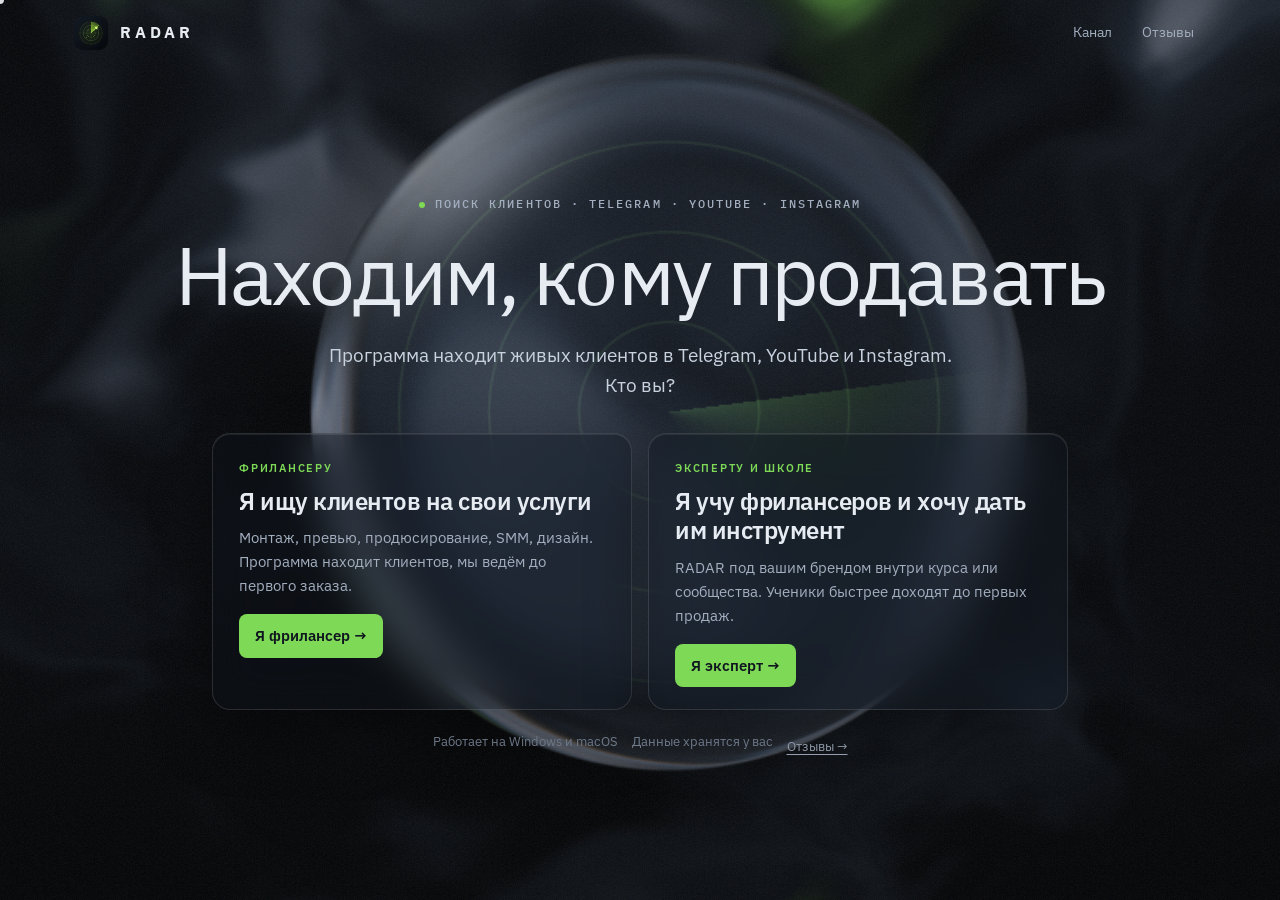
==== v2/index.html @ 61f9b7c2 "Preview of new multi-page site at /v2/ (noindex) Co-Authored-By: Claude Opus 5.5 <noreply@anthropic." ====
<!doctype html>
<html lang="ru">
<head>
<meta charset="utf-8">
<meta name="viewport" content="width=device-width, initial-scale=1, viewport-fit=cover">
<title>RADAR — находим, кому продавать</title>
<meta name="description" content="Программа для поиска клиентов в Telegram, YouTube и Instagram. Для фрилансеров и экспертов.">
<meta name="theme-color" content="#0F141C">
<meta name="robots" content="noindex">
<link rel="canonical" href="https://radarleads.tech/">
<meta property="og:type" content="website">
<meta property="og:site_name" content="RADAR">
<meta property="og:url" content="https://radarleads.tech/">
<meta property="og:title" content="RADAR — находим, кому продавать">
<meta property="og:description" content="Программа для поиска клиентов в Telegram, YouTube и Instagram. Для фрилансеров и экспертов.">
<meta property="og:image" content="https://radarleads.tech/og.jpg">
<meta property="og:image:width" content="1200">
<meta property="og:image:height" content="630">
<meta name="twitter:card" content="summary_large_image">
<link rel="icon" type="image/png" href="favicon.png">
<link rel="apple-touch-icon" href="favicon.png">
<link rel="preconnect" href="https://fonts.googleapis.com">
<link rel="preconnect" href="https://fonts.gstatic.com" crossorigin>
<link rel="preload" as="style" href="https://fonts.googleapis.com/css2?family=IBM+Plex+Sans:ital,wght@0,300;0,400;0,500;0,600;0,700;1,300&family=IBM+Plex+Mono:wght@400;500&family=Lora:ital,wght@0,400;0,500;1,400&display=swap" onload="this.onload=null;this.rel='stylesheet'">
<noscript><link rel="stylesheet" href="https://fonts.googleapis.com/css2?family=IBM+Plex+Sans:ital,wght@0,300;0,400;0,500;0,600;0,700;1,300&family=IBM+Plex+Mono:wght@400;500&family=Lora:ital,wght@0,400;0,500;1,400&display=swap"></noscript>
<link rel="stylesheet" href="common.css">
</head>
<body>
<div class="cursor" id="cursor" aria-hidden="true"><i></i></div>
<header class="nav" id="nav"><div class="wrap"><a class="brand" href="./" aria-label="RADAR, на главную"><img src="img/radar-icon.webp" alt="" width="34" height="34"><b>RADAR</b></a><nav class="nav-quiet" aria-label="Ссылки"><a href="https://t.me/radartelega" target="_blank" rel="noopener">Канал</a><a href="https://t.me/radarreview" target="_blank" rel="noopener">Отзывы</a></nav></div></header>
<style>
.home{position:relative;min-height:100vh;min-height:100svh;overflow:hidden;background:#0B0F15;isolation:isolate;display:flex;flex-direction:column}
.home canvas{position:absolute;inset:0;width:100%;height:100%;z-index:0}
.home .hero-fallback{z-index:-1}
.home.gl .hero-fallback{opacity:0}
.home-in{position:relative;z-index:3;flex:1;display:flex;flex-direction:column;justify-content:center;align-items:center;text-align:center;gap:22px;padding:calc(88px + env(safe-area-inset-top,0px)) max(16px,env(safe-area-inset-left,0px)) calc(28px + env(safe-area-inset-bottom,0px))}
.home .eyebrow{font:500 11.5px var(--mono);letter-spacing:.18em;text-transform:uppercase;color:var(--muted)}
.home h1{font-size:clamp(42px,6.4vw,96px);line-height:1.02;font-weight:400;letter-spacing:-.035em}
.home .sub{font-size:clamp(16px,1.6vw,19px);color:#C9D2DF;max-width:34em}
.roles2{display:grid;grid-template-columns:repeat(2,minmax(0,420px));gap:16px;margin-top:10px;text-align:left}
.role{position:relative;display:flex;flex-direction:column;gap:10px;padding:26px 26px 22px;border-radius:18px;text-decoration:none;color:var(--text);background:rgba(15,20,28,.38);border:1px solid rgba(255,255,255,.12);backdrop-filter:blur(22px) saturate(1.3);-webkit-backdrop-filter:blur(22px) saturate(1.3);box-shadow:0 1px 0 rgba(255,255,255,.08) inset,0 24px 60px rgba(0,0,0,.35);transition:transform .6s var(--ease),box-shadow .5s var(--ease),border-color .5s var(--ease)}
.role:hover,.role:focus-visible{transform:translateY(-4px);border-color:rgba(126,217,87,.45);box-shadow:var(--glow),0 24px 60px rgba(0,0,0,.4)}
.role .label{color:var(--signal)}
.role b{font-size:clamp(20px,1.9vw,25px);font-weight:600;letter-spacing:-.02em;line-height:1.2}
.role p{font-size:15px;color:var(--muted)}
.role .go{margin-top:6px;display:inline-flex;align-items:center;gap:8px;align-self:flex-start;padding:10px 16px;border-radius:8px;background:var(--signal);color:var(--signal-ink);font-weight:600;font-size:14.5px;transition:transform .5s var(--ease)}
.role:hover .go{transform:translateX(4px)}
.trust{font-size:13px;color:var(--dim);display:flex;flex-wrap:wrap;justify-content:center;gap:4px 14px}
.trust a{color:var(--muted);text-underline-offset:3px;display:inline-flex;align-items:center;min-height:32px}
body.leaving .home-in{opacity:0;transform:translateY(-8px);transition:opacity .28s ease,transform .28s ease}
.home + footer{display:none}
@media (max-width:760px){
  .roles2{grid-template-columns:1fr;width:100%;gap:10px;margin-top:4px}
  .role{padding:16px 18px 16px;gap:4px;backdrop-filter:none;-webkit-backdrop-filter:none;background:rgba(15,20,28,.72)}
  .role p{font-size:13.5px;line-height:1.45}
  .role b{font-size:18px}
  .role .go{display:none}
  .role b::after{content:" →";color:var(--signal)}
  .home-in{gap:14px;justify-content:flex-start;padding-top:calc(80px + env(safe-area-inset-top,0px))}
  .home h1{font-size:clamp(34px,10vw,46px)}
  .home .sub{font-size:15px}
  .home .eyebrow{font-size:10px;letter-spacing:.12em}
}
@media (max-width:420px){.home .eyebrow{font-size:9px;letter-spacing:.06em}}
@media (max-width:760px) and (min-height:760px){.home-in{justify-content:center}}
</style>
<main id="top">
<section class="home" id="hero" style="padding:0">
  <div class="hero-fallback" aria-hidden="true"></div>
  <canvas id="liquid" aria-hidden="true"></canvas>
  <div class="grain" aria-hidden="true"></div>
  <div class="home-in">
    <div class="eyebrow"><span class="live-dot"></span>Поиск клиентов · Telegram · YouTube · Instagram</div>
    <h1>Находим, к<span class="acc">о</span>му продавать</h1>
    <p class="sub">Программа находит живых клиентов в Telegram, YouTube и Instagram. Кто вы?</p>
    <div class="roles2">
      <a class="role" href="freelance/" data-keep data-role="freelance" id="roleF">
        <span class="label">Фрилансеру</span>
        <b>Я ищу клиентов на свои услуги</b>
        <p>Монтаж, превью, продюсирование, SMM, дизайн. Программа находит клиентов, мы ведём до первого заказа.</p>
        <span class="go">Я фрилансер →</span>
      </a>
      <a class="role" href="experts/" data-keep data-role="experts" id="roleE">
        <span class="label">Эксперту и школе</span>
        <b>Я учу фрилансеров и хочу дать им инструмент</b>
        <p>RADAR под вашим брендом внутри курса или сообщества. Ученики быстрее доходят до первых продаж.</p>
        <span class="go">Я эксперт →</span>
      </a>
    </div>
    <p class="trust"><span>Работает на Windows и macOS</span><span>Данные хранятся у вас</span><a href="https://t.me/radarreview" target="_blank" rel="noopener">Отзывы →</a></p>
  </div>
</section>
</main>


<script src="liquid.js"></script>
<script src="site.js"></script>
<script>
(function(){
  // старые якорные ссылки из постов канала
  var map={'#experts':'experts/','#dar':'experts/#dar','#freelance':'freelance/','#support':'freelance/#support','#business':'',
           '#case':'freelance/#case','#where':'freelance/#where','#how':'freelance/#how','#faq':'freelance/#faq'};
  var h=location.hash;
  if(h && map.hasOwnProperty(h)){
    if(map[h]){ var t=map[h], i=t.indexOf('#'); location.replace(i<0 ? t+location.search : t.slice(0,i)+location.search+t.slice(i)); return; }
    history.replaceState(null,'',location.pathname+location.search);
  }

  var home=document.getElementById('hero'), cards=[].slice.call(document.querySelectorAll('.role')), active=null;
  cards.forEach(function(c){
    c.addEventListener('pointerenter',function(){ active=c; });
    c.addEventListener('pointerleave',function(){ if(active===c) active=null; });
    c.addEventListener('focus',function(){ active=c; });
    c.addEventListener('blur',function(){ if(active===c) active=null; });
    // короткий фейд перед переходом
    c.addEventListener('click',function(e){
      if(RL.reduce||e.metaKey||e.ctrlKey||e.shiftKey||e.button!==0) return;
      e.preventDefault(); var href=c.href; document.body.classList.add('leaving');
      setTimeout(function(){ location.href=href; },260);
    });
  });
  addEventListener('pageshow',function(){ document.body.classList.remove('leaving'); });

  // линза: по центру, при наведении на карточку плавно смещается к ней
  var place=function(W,H,t){ var m=W<760; return {x:W*.5+Math.sin(t*.23)*W*.03, y:H*(m?.5:.46)+Math.cos(t*.19)*H*.03, r:Math.min(W,H)*(m?.42:.4)}; };
  var target=function(){
    if(!active) return null; var r=active.getBoundingClientRect(), hr=home.getBoundingClientRect();
    return {x:r.left+r.width/2-hr.left, y:r.top+r.height/2-hr.top};
  };
  RL.afterLoad(function(){
    RL.liquid(document.getElementById('liquid'), home, place, RL.FS, {scale:RL.mobile?.5:.62, fps:120, animate:true, still:6, follow:!RL.mobile, target:target, ease:.06}) && home.classList.add('gl');
  });
})();

</script>
</body>
</html>
---- v2/common.css ----
/* RADAR — общие стили трёх страниц. Тёмный экран радара, один зелёный сигнал на экран. */
:root{
  --bg-0:#0F141C; --bg-side:#121821; --bg-2:#161D27; --bg-3:#1C2532;
  --line:#232D3B; --line-2:#2E3A4D;
  --signal:#7ED957; --signal-ink:#10161F; --warm:#F2B84B; --cold:#8792A5;
  --text:#E7ECF3; --muted:#A3AEBF; --dim:#7F8B9E;
  --signal-12:rgba(126,217,87,.12); --signal-16:rgba(126,217,87,.16); --warm-10:rgba(242,184,75,.10); --warm-35:rgba(242,184,75,.35); --cold-12:rgba(135,146,165,.12);
  --glow:0 0 0 1px rgba(126,217,87,.35),0 0 32px rgba(126,217,87,.18);
  --sans:"IBM Plex Sans",ui-sans-serif,system-ui,-apple-system,"Segoe UI",Roboto,sans-serif;
  --mono:"IBM Plex Mono",Consolas,ui-monospace,monospace;
  --serif:"Lora",Georgia,serif;
  --ease:cubic-bezier(.19,1,.22,1);
  --wrap:1180px;
  color-scheme:dark;
}
*{box-sizing:border-box}
html,body{margin:0;padding:0;background:var(--bg-0)}
html{scroll-behavior:smooth;-webkit-text-size-adjust:100%}
body{color:var(--text);font-family:var(--sans);font-size:17px;line-height:1.6;-webkit-font-smoothing:antialiased;overflow-x:hidden;touch-action:manipulation}
body::before{content:"";position:fixed;inset:0 0 auto;height:env(safe-area-inset-top,0px);z-index:60;background:var(--bg-0)}
a{color:inherit}
img{display:block;max-width:100%;height:auto}
h1,h2,h3,h4{margin:0;text-wrap:balance;letter-spacing:-.02em}
p{margin:0}
:focus-visible{outline:2px solid var(--signal);outline-offset:3px;border-radius:4px}
.wrap{max-width:var(--wrap);margin:0 auto;padding-left:max(24px,env(safe-area-inset-left,0px));padding-right:max(24px,env(safe-area-inset-right,0px))}
.label{font-size:11px;font-weight:600;letter-spacing:.16em;text-transform:uppercase;color:var(--dim)}
.mono{font-family:var(--mono)}
.acc{font-family:var(--serif);font-style:italic;font-weight:400;letter-spacing:0}
.sr{position:absolute;width:1px;height:1px;overflow:hidden;clip:rect(0 0 0 0);white-space:nowrap}
.tbd{display:inline-block;padding:1px 8px;border-radius:6px;border:1px dashed var(--warm-35);color:var(--warm);font:12px var(--mono);vertical-align:middle}

/* Кнопки, чипы, пилюли */
.btn{display:inline-flex;align-items:center;justify-content:center;gap:10px;padding:13px 22px;min-height:44px;border-radius:8px;font:600 15px/1 var(--sans);text-decoration:none;cursor:pointer;border:1px solid transparent;transition:transform .3s var(--ease),opacity .3s}
.btn:active{transform:scale(.97)}
.btn-signal{background:var(--signal);color:var(--signal-ink)}
.btn-signal:hover{background:#93e370}
.btn-ghost{background:var(--bg-3);border-color:var(--line-2);color:var(--text)}
.btn-ghost:hover{border-color:var(--cold)}
.btn svg{width:16px;height:16px;flex:none}
.cta-note{font-size:13px;color:var(--muted)}
.cta-note b{color:var(--text);font-family:var(--mono);font-weight:500}
.chip{display:inline-flex;align-items:center;gap:8px;padding:6px 14px;border-radius:30px;background:var(--bg-3);border:1px solid var(--line-2);font-size:13px;color:var(--text);white-space:nowrap}
.pill{display:inline-flex;align-items:center;gap:7px;padding:4px 11px;border-radius:30px;font-size:12px;font-weight:600}
.pill::before{content:"";width:6px;height:6px;border-radius:50%;background:currentColor}
.pill.hot{background:var(--signal-16);color:var(--signal)}
.pill.warm{background:var(--warm-10);color:var(--warm)}
.pill.cold{background:var(--cold-12);color:var(--cold)}
.tick{width:24px;height:24px;border-radius:7px;background:var(--signal-12);display:grid;place-items:center;flex:none;margin-top:1px}

/* Шапка: прозрачная на первом экране, сплошная после прокрутки */
.nav{position:fixed;left:0;right:0;top:env(safe-area-inset-top,0px);z-index:50;border-bottom:1px solid transparent;transition:background .6s var(--ease),border-color .6s var(--ease)}
.nav.solid{background:rgba(15,20,28,.86);border-bottom-color:var(--line);backdrop-filter:blur(14px);-webkit-backdrop-filter:blur(14px)}
.nav .wrap{display:flex;align-items:center;gap:22px;height:66px}
.brand{display:flex;align-items:center;gap:12px;text-decoration:none;min-height:44px;flex:none}
.brand img{width:34px;height:34px;border-radius:9px}
.brand b{font-weight:800;letter-spacing:4px;font-size:16px}
.seg{display:inline-flex;padding:3px;border-radius:30px;background:rgba(28,37,50,.6);border:1px solid var(--line-2);flex:none}
.seg a{padding:7px 14px;border-radius:30px;font-size:13px;font-weight:500;color:var(--muted);text-decoration:none;transition:color .2s}
.seg a:hover{color:var(--text)}
.seg a[aria-current="page"]{background:var(--bg-3);color:var(--text);box-shadow:0 0 0 1px var(--line-2)}
.nav-links{display:flex;gap:24px;margin-left:auto;font-size:11.5px;letter-spacing:.14em;text-transform:uppercase;color:var(--muted)}
.nav-links a{text-decoration:none;transition:color .15s}
.nav-links a:hover{color:var(--text)}
.nav .btn{padding:10px 16px;font-size:13.5px}
.nav-quiet{margin-left:auto;display:flex;gap:6px}
.nav-quiet a{display:inline-flex;align-items:center;min-height:44px;padding:0 12px;font-size:13.5px;color:var(--muted);text-decoration:none}
.nav-quiet a:hover{color:var(--text)}
.burger{display:none;position:relative;width:44px;height:44px;border-radius:10px;border:1px solid var(--line-2);background:var(--bg-3);cursor:pointer;flex:none}
.burger span{position:absolute;left:13px;right:13px;top:50%;margin-top:-.75px;height:1.5px;background:var(--text);border-radius:2px;transition:transform .35s var(--ease)}
.burger span:first-child{transform:translate3d(0,-3.5px,0)}
.burger span:last-child{transform:translate3d(0,3.5px,0)}
.burger.x span:first-child{transform:rotate(45deg)}
.burger.x span:last-child{transform:rotate(-45deg)}
.mnav{position:fixed;inset:0;z-index:45;background:rgba(12,16,23,.98);padding:calc(86px + env(safe-area-inset-top,0px)) max(20px,env(safe-area-inset-right,0px)) calc(28px + env(safe-area-inset-bottom,0px)) max(20px,env(safe-area-inset-left,0px));display:flex;flex-direction:column;gap:22px;opacity:0;transform:translate3d(0,-12px,0);pointer-events:none;transition:opacity .35s var(--ease),transform .5s var(--ease);overflow-y:auto}
.mnav.open{opacity:1;transform:none;pointer-events:auto}
.mnav .seg{align-self:flex-start}
.mnav .seg a{min-height:44px;display:inline-flex;align-items:center;padding:0 18px;font-size:15px}
.mnav nav{display:flex;flex-direction:column}
.mnav nav a{display:flex;align-items:center;min-height:56px;font-size:clamp(24px,7vw,32px);font-weight:300;letter-spacing:-.02em;text-decoration:none;border-bottom:1px solid var(--line)}
.mnav .btn{min-height:52px;margin-top:auto}
html.menu-open{overflow:hidden}
@media (min-width:1041px){.mnav{display:none}}
@media (max-width:1040px){.nav-links{display:none}.burger{display:block}.nav .btn-signal{margin-left:auto}.nav .wrap{gap:10px}}
@media (max-width:640px){.nav .seg{display:none}}
@media (max-width:400px){.nav .btn-signal span{display:none}.nav .btn-signal{padding:10px 13px}}

/* Курсор и лоадер */
.cursor{position:fixed;left:0;top:0;z-index:90;width:44px;height:44px;margin:-22px 0 0 -22px;pointer-events:none;mix-blend-mode:difference;display:grid;place-items:center}
.cursor i{width:8px;height:8px;border-radius:50%;background:var(--text);transition:transform .45s var(--ease)}
.cursor.big i{transform:scale(5.5)}
@media (hover:none),(pointer:coarse){.cursor{display:none}}
.loader{position:fixed;inset:0;z-index:100;background:#0A0D12;display:grid;place-items:center;pointer-events:none;animation:loaderOut .8s var(--ease) 2.4s forwards}
.loader.done{animation:loaderOut .8s var(--ease) forwards}
.loader p{font-size:clamp(28px,4vw,44px);font-weight:400;letter-spacing:-.02em;color:var(--text);opacity:0;animation:loaderIn 1s var(--ease) .15s forwards}
@keyframes loaderIn{from{opacity:0;transform:translateY(10px)}to{opacity:1;transform:none}}
@keyframes loaderOut{to{opacity:0;visibility:hidden}}

/* Первый экран с жидким стеклом */
.hero{position:relative;height:100vh;height:100svh;min-height:560px;overflow:hidden;background:#0B0F15;isolation:isolate}
.hero canvas,.final2 canvas{position:absolute;inset:0;width:100%;height:100%;display:block;z-index:0}
.hero-fallback{position:absolute;inset:0;z-index:-1;transition:opacity .8s;background:radial-gradient(60% 70% at 70% 40%,rgba(126,217,87,.18),transparent 60%),radial-gradient(50% 60% at 20% 70%,rgba(135,146,165,.22),transparent 60%),radial-gradient(40% 40% at 55% 75%,rgba(242,184,75,.10),transparent 60%),#0B0F15}
.hero.gl .hero-fallback{opacity:0}
.grain{position:absolute;inset:-50%;z-index:2;pointer-events:none;opacity:.09;background-image:url("data:image/svg+xml,%3Csvg xmlns='http://www.w3.org/2000/svg' width='160' height='160'%3E%3Cfilter id='n'%3E%3CfeTurbulence type='fractalNoise' baseFrequency='.9' numOctaves='2' stitchTiles='stitch'/%3E%3C/filter%3E%3Crect width='100%25' height='100%25' filter='url(%23n)'/%3E%3C/svg%3E");animation:grain 1s steps(6) infinite}
@keyframes grain{0%{transform:translate(0,0)}20%{transform:translate(-4%,3%)}40%{transform:translate(3%,-5%)}60%{transform:translate(-6%,-2%)}80%{transform:translate(5%,4%)}100%{transform:translate(0,0)}}
.hero-eyebrow{position:absolute;z-index:3;left:0;right:0;top:calc(66px + 6vh);text-align:center;font-size:11px;font-weight:600;letter-spacing:.24em;text-transform:uppercase;color:var(--muted);padding:0 16px}
.hero-eyebrow i,.live-dot{display:inline-block;width:6px;height:6px;border-radius:50%;background:var(--signal);margin-right:10px;vertical-align:middle;animation:live 1.6s ease-in-out infinite}
@keyframes live{50%{opacity:.4}}
.hero-center{position:absolute;inset:0;z-index:3;display:grid;place-items:center;text-align:center;padding:0 max(16px,env(safe-area-inset-left,0px))}
.hero-copy{display:flex;flex-direction:column;align-items:center;gap:26px;max-width:1000px}
.phrase{display:grid}
.phrase h1,.h1{grid-area:1/1;font-size:clamp(44px,7vw,108px);line-height:1.04;font-weight:400;letter-spacing:-.035em;color:var(--text)}
.phrase h1{transition:opacity 1.1s var(--ease),filter 1.1s var(--ease),transform 1.25s var(--ease)}
.phrase h1 .ln,.h1 .ln{display:block}
.phrase h1:not(.on){opacity:.001;filter:blur(14px);transform:translateY(18px)}
.hero-sub{max-width:36em;font-size:clamp(16px,1.6vw,19px);line-height:1.55;color:#C9D2DF;text-wrap:balance}
.hero-cta{display:flex;flex-wrap:wrap;gap:12px;justify-content:center;align-items:center}
.hero-cta .cta-note{width:100%;text-align:center}
.hero-bottom{position:absolute;z-index:4;left:0;right:0;bottom:calc(26px + env(safe-area-inset-bottom,0px));display:flex;justify-content:center;padding:0 16px}
.hero-plats{display:flex;gap:10px;flex-wrap:wrap;justify-content:center}
.hero-plats span{display:inline-flex;align-items:center;gap:9px;padding:9px 16px;border-radius:30px;background:rgba(15,20,28,.55);border:1px solid rgba(231,236,243,.18);backdrop-filter:blur(10px);-webkit-backdrop-filter:blur(10px);font-size:13.5px;color:var(--text)}
.hero-plats svg{width:16px;height:16px}

/* Разделы */
section{padding-block:120px;scroll-margin-top:72px}
.band{background:var(--bg-side);border-block:1px solid var(--line)}
.sec-head{display:grid;grid-template-columns:200px minmax(0,1fr);gap:40px;margin-bottom:64px}
.sec-head h2{font-size:clamp(34px,4.6vw,64px);line-height:1.02;font-weight:300;letter-spacing:-.035em}
.sec-head h2 em{font-style:normal;font-weight:600}
.sec-head p{margin-top:24px;max-width:38em;color:var(--muted);font-size:18px}
.quote{margin-top:48px;padding-left:24px;border-left:2px solid var(--signal);font-size:clamp(20px,2.2vw,28px);line-height:1.35;font-weight:300;letter-spacing:-.015em;max-width:30em}
.quote b{font-weight:600}

.grid2,.grid3,.grid4{display:grid;gap:14px}
.grid2{grid-template-columns:repeat(2,minmax(0,1fr))}
.grid3{grid-template-columns:repeat(3,minmax(0,1fr))}
.grid4{grid-template-columns:repeat(4,minmax(0,1fr))}
.pt{background:var(--bg-2);border:1px solid var(--line);border-radius:12px;padding:26px 28px;min-width:0}
.pt h3{font-size:19px;font-weight:600;margin-bottom:8px;letter-spacing:-.01em}
.pt p,.pt li{font-size:15.5px;color:var(--muted)}
.pt .label{margin-bottom:12px}
.band .pt{background:var(--bg-0)}
.problems{display:grid;grid-template-columns:repeat(3,minmax(0,1fr));gap:1px;background:var(--line);border:1px solid var(--line);border-radius:12px;overflow:hidden}
.problems div{background:var(--bg-0);padding:32px 28px}
.problems h3{font-size:18px;font-weight:600;margin-bottom:10px}
.problems p{color:var(--muted);font-size:15.5px}

/* Сводка «программа + мы» */
.pack{display:grid;grid-template-columns:repeat(2,minmax(0,1fr));gap:14px}
.pack > div{border-radius:14px;padding:32px;border:1px solid var(--line);background:var(--bg-2)}
.pack > div.us{border-color:rgba(126,217,87,.35);box-shadow:0 0 40px rgba(126,217,87,.08)}
.pack h3{font-size:26px;font-weight:600;margin:12px 0 18px}
.list{list-style:none;margin:0;padding:0;display:grid;gap:14px}
.list li{display:grid;grid-template-columns:28px minmax(0,1fr);gap:10px;font-size:16px;color:var(--muted)}
.list li b{color:var(--text);font-weight:600}
.pack-note{margin-top:20px;font-size:16px;color:var(--muted)}
.pack-note b{color:var(--text);font-weight:600}

/* Площадки */
.pcard{background:var(--bg-2);border:1px solid var(--line);border-radius:12px;padding:28px;display:flex;flex-direction:column;gap:20px;min-width:0}
.pcard .ph{display:flex;align-items:center;gap:12px}
.pcard .ico{width:40px;height:40px;border-radius:10px;background:var(--bg-3);border:1px solid var(--line-2);display:grid;place-items:center;flex:none}
.pcard .ico svg{width:19px;height:19px}
.pcard h3{font-size:23px;font-weight:600}
.pcard ul{list-style:none;margin:0;padding:0;display:grid;gap:16px}
.pcard li{font-size:15px;color:var(--muted);padding-left:18px;position:relative}
.pcard li::before{content:"";position:absolute;left:0;top:.62em;width:7px;height:7px;border:1.5px solid var(--dim);border-radius:50%}
.pcard li b{color:var(--text);font-weight:600;display:block;margin-bottom:2px}
.band .pcard{background:var(--bg-0)}

/* Как работает */
.how{display:grid;grid-template-columns:minmax(0,1fr) minmax(0,1.1fr);gap:56px;align-items:start;margin-top:72px}
.steps{list-style:none;margin:0;padding:0}
.steps li{display:grid;grid-template-columns:32px minmax(0,1fr);gap:20px;padding:28px 0;border-top:1px solid var(--line)}
.steps li:last-child{border-bottom:1px solid var(--line)}
.num{width:26px;height:26px;border-radius:7px;background:var(--signal-12);color:var(--signal);font-weight:800;font-size:13px;display:grid;place-items:center;margin-top:3px}
.steps h3{font-size:22px;font-weight:600;letter-spacing:-.015em}
.steps p{color:var(--muted);margin-top:8px;font-size:16px}
.shot{margin:0;border:1px solid var(--line-2);border-radius:12px;overflow:hidden;background:var(--bg-2);position:sticky;top:96px}
.shot figcaption{display:flex;justify-content:space-between;gap:12px;padding:12px 16px;border-top:1px solid var(--line);font-size:12px;color:var(--dim)}

/* Карточка лида */
.lead-card{background:var(--bg-2);border:1px solid var(--line);border-radius:12px;padding:20px 22px;box-shadow:var(--glow)}
.lead-card .row{display:flex;justify-content:space-between;align-items:center;gap:10px}
.lead-card h4{font-size:16px;font-weight:700}
.lead-card .meta{font-size:12.5px;color:var(--muted);margin-top:4px}
.lead-card .why{margin-top:14px;padding-top:14px;border-top:1px solid var(--line);font-size:13px;color:var(--muted)}
.lead-card .why b{color:var(--text);font-weight:600}
.lead-card .score{font-family:var(--mono);font-size:12px;color:var(--dim)}
.lead-cap{margin-top:14px;font-size:13px;color:var(--dim)}
.lead-wrap{display:grid;grid-template-columns:minmax(0,1fr) minmax(0,1fr);gap:48px;align-items:center;margin-top:72px;padding-top:56px;border-top:1px solid var(--line)}
.lead-wrap h3{font-size:clamp(24px,2.6vw,34px);font-weight:300;letter-spacing:-.025em}
.lead-wrap p{margin-top:14px;color:var(--muted)}

/* CRM: канбан */
.kb{display:grid;grid-template-columns:repeat(5,minmax(0,1fr));gap:10px;padding:16px;border-radius:14px;border:1px solid var(--line-2);background:var(--bg-0);position:relative}
.kb-col{min-width:0;display:flex;flex-direction:column;gap:8px;min-height:260px}
.kb-col h4{display:flex;justify-content:space-between;align-items:center;font-size:12px;font-weight:600;letter-spacing:.06em;text-transform:uppercase;color:var(--muted);padding:6px 4px 8px;border-bottom:1px solid var(--line)}
.kb-col h4 em{font-style:normal;font-family:var(--mono);font-size:11px;color:var(--dim);background:var(--bg-3);border-radius:10px;padding:0 7px;letter-spacing:0}
.kb-col:last-child h4{color:var(--signal)}
.kb-list{display:flex;flex-direction:column;gap:8px}
.kb-card{background:var(--bg-2);border:1px solid var(--line);border-radius:10px;padding:10px 12px;font-size:12.5px;line-height:1.35;will-change:auto}
.kb-card b{display:block;font-size:13px;font-weight:600;color:var(--text);white-space:nowrap;overflow:hidden;text-overflow:ellipsis}
.kb-card span{color:var(--dim);display:block;white-space:nowrap;overflow:hidden;text-overflow:ellipsis}
.kb-card.hl{border-color:rgba(126,217,87,.5);box-shadow:0 0 0 1px rgba(126,217,87,.25),0 8px 24px rgba(0,0,0,.35)}
.kb-card.hl .pill{margin-top:6px;display:inline-flex}
.kb-tag{position:absolute;right:14px;bottom:-12px;padding:3px 10px;border-radius:20px;background:var(--bg-3);border:1px solid var(--line-2);font:11px var(--mono);color:var(--dim)}
.crm-feats{display:grid;grid-template-columns:repeat(4,minmax(0,1fr));gap:14px;margin-top:40px}
.crm-feats div{background:var(--bg-2);border:1px solid var(--line);border-radius:12px;padding:20px;min-width:0}
.crm-feats b{display:block;font-size:15.5px;margin-bottom:6px;font-weight:600}
.crm-feats span{font-size:14.5px;color:var(--muted)}
.crm-shot{margin:40px 0 0;border:1px solid var(--line-2);border-radius:12px;overflow:hidden;background:var(--bg-2)}
.crm-shot figcaption{display:flex;justify-content:space-between;gap:12px;flex-wrap:wrap;padding:12px 16px;border-top:1px solid var(--line);font-size:12.5px;color:var(--dim)}
.band .crm-feats div{background:var(--bg-0)}

/* Путь до первого клиента — главный блок */
.support{position:relative;overflow:hidden;padding-block:150px}
.support::before{content:"";position:absolute;left:50%;top:-10%;width:min(1400px,140vw);height:70%;transform:translateX(-50%);background:radial-gradient(50% 50% at 50% 50%,rgba(126,217,87,.13),transparent 70%);pointer-events:none}
.support .wrap{position:relative}
.support-head{max-width:880px}
.support-head .label{color:var(--signal)}
.support-head h2{font-size:clamp(40px,6vw,88px);line-height:.98;font-weight:300;letter-spacing:-.045em;margin-top:22px}
.support-head h2 b{font-weight:700}
.support-head p{margin-top:26px;font-size:clamp(17px,1.7vw,21px);line-height:1.5;color:#C9D2DF;max-width:34em}
.path{list-style:none;margin:72px 0 0;padding:0;display:grid;grid-template-columns:repeat(6,minmax(0,1fr));gap:0;position:relative;counter-reset:st}
.path::before{content:"";position:absolute;left:0;right:0;top:19px;height:2px;background:var(--line-2)}
.path::after{content:"";position:absolute;left:0;top:19px;height:2px;width:100%;background:var(--signal);box-shadow:0 0 12px rgba(126,217,87,.6);transform-origin:0 50%;transform:scaleX(var(--p,0));transition:transform 2.4s var(--ease)}
.path li{position:relative;padding:58px 18px 0 0;min-width:0}
.path li::before{counter-increment:st;content:counter(st);position:absolute;left:0;top:0;width:40px;height:40px;border-radius:50%;display:grid;place-items:center;background:var(--bg-0);border:1.5px solid var(--line-2);font:600 14px var(--mono);color:var(--dim);z-index:1;transition:background .6s var(--ease),border-color .6s var(--ease),color .6s var(--ease),box-shadow .6s var(--ease);transition-delay:calc(var(--i,0) * .32s)}
.path li h3{font-size:18px;font-weight:600;letter-spacing:-.01em;transition:color .6s;transition-delay:calc(var(--i,0) * .32s);color:var(--muted)}
.path li p{margin-top:8px;font-size:14.5px;color:var(--muted);line-height:1.5}
.path li .fmt{display:block;margin-top:12px;font:12px/1.4 var(--mono);color:var(--dim)}
.path li .fmt b{color:var(--signal);font-weight:500}
.path.lit li::before,.path li.lit::before{background:var(--signal);border-color:var(--signal);color:var(--signal-ink);box-shadow:0 0 0 6px rgba(126,217,87,.14),0 0 24px rgba(126,217,87,.5)}
.path.lit li h3,.path li.lit h3{color:var(--text)}
.path li.goal::before{content:"";background-image:url("data:image/svg+xml,%3Csvg xmlns='http://www.w3.org/2000/svg' viewBox='0 0 24 24' fill='none' stroke='%237F8B9E' stroke-width='2.2' stroke-linecap='round' stroke-linejoin='round'%3E%3Cpath d='m5 12.5 4.5 4.5L19 7.5'/%3E%3C/svg%3E");background-repeat:no-repeat;background-position:center;background-size:18px}
.path.lit li.goal::before,.path li.goal.lit::before{background-color:var(--signal);background-image:url("data:image/svg+xml,%3Csvg xmlns='http://www.w3.org/2000/svg' viewBox='0 0 24 24' fill='none' stroke='%2310161F' stroke-width='2.4' stroke-linecap='round' stroke-linejoin='round'%3E%3Cpath d='m5 12.5 4.5 4.5L19 7.5'/%3E%3C/svg%3E")}
.bound{margin-top:64px;display:grid;grid-template-columns:minmax(0,1fr) minmax(0,1fr);border:1px solid var(--line-2);border-radius:14px;overflow:hidden;background:rgba(22,29,39,.6)}
.bound > div{padding:26px 28px}
.bound > div + div{border-left:1px solid var(--line-2)}
.bound .label{margin-bottom:10px}
.bound > div:first-child .label{color:var(--signal)}
.bound p{font-size:16px;color:var(--muted)}
.bound p b{color:var(--text);font-weight:600}
.people{margin-top:14px;display:flex;flex-wrap:wrap;align-items:center;gap:14px 24px;padding:22px 28px;border:1px solid var(--line);border-radius:14px;background:var(--bg-side)}
.people p{font-size:16px;color:var(--muted);margin-right:auto}
.people p b{color:var(--text);font-weight:600}
.people a{display:inline-flex;align-items:center;gap:10px;min-height:44px;padding:0 16px 0 6px;border-radius:30px;background:var(--bg-3);border:1px solid var(--line-2);text-decoration:none;font:14px var(--mono)}
.people a i{width:32px;height:32px;border-radius:50%;background:var(--signal-12);color:var(--signal);display:grid;place-items:center;font:700 13px var(--sans);font-style:normal}

/* Закрытый канал */
.club{display:grid;grid-template-columns:minmax(0,1.05fr) minmax(0,.95fr);gap:24px;align-items:stretch}
.tg{border-radius:16px;border:1px solid rgba(255,255,255,.12);background:rgba(22,29,39,.55);backdrop-filter:blur(18px);-webkit-backdrop-filter:blur(18px);overflow:hidden;box-shadow:0 30px 70px rgba(0,0,0,.35)}
.tg-head{display:flex;align-items:center;gap:12px;padding:14px 18px;border-bottom:1px solid var(--line)}
.tg-head img{width:36px;height:36px;border-radius:50%}
.tg-head b{display:block;font-size:15px;font-weight:600}
.tg-head span{font-size:12.5px;color:var(--dim)}
.tg ul{list-style:none;margin:0;padding:6px 0}
.tg li{display:grid;grid-template-columns:36px minmax(0,1fr);gap:12px;align-items:center;padding:10px 18px}
.tg li + li{border-top:1px solid rgba(35,45,59,.6)}
.tg li i{width:36px;height:36px;border-radius:10px;background:var(--bg-3);border:1px solid var(--line-2);display:grid;place-items:center;color:var(--cold)}
.tg li i svg{width:17px;height:17px}
.tg li.on i{background:var(--signal-12);border-color:rgba(126,217,87,.35);color:var(--signal)}
.tg li b{display:block;font-size:15px;font-weight:600;white-space:nowrap;overflow:hidden;text-overflow:ellipsis}
.tg li span{display:block;font-size:13px;color:var(--dim);filter:blur(4px);user-select:none;white-space:nowrap;overflow:hidden;text-overflow:ellipsis}
.tg-cap{padding:12px 18px;border-top:1px solid var(--line);font-size:12.5px;color:var(--dim)}
.guide{border-radius:16px;border:1px solid var(--line-2);background:radial-gradient(70% 50% at 85% 15%,rgba(126,217,87,.14),transparent 70%),linear-gradient(180deg,#121821,#0D1219);padding:32px;display:flex;flex-direction:column}
.guide .top{display:flex;justify-content:space-between;align-items:center;font:11px var(--mono);letter-spacing:.14em;text-transform:uppercase;color:var(--dim)}
.guide h3{margin-top:36px;font-size:clamp(34px,3.6vw,48px);line-height:1;font-weight:300;letter-spacing:-.035em}
.guide h3 b{font-weight:700}
.guide > p{margin-top:16px;font-size:15px;color:var(--muted)}
.formula{list-style:none;margin:24px 0 0;padding:0;display:grid;gap:8px;counter-reset:fm}
.formula li{display:grid;grid-template-columns:26px minmax(0,1fr);gap:10px;align-items:baseline;font-size:14.5px;color:var(--text)}
.formula li::before{counter-increment:fm;content:counter(fm);font:600 12px var(--mono);color:var(--signal)}
.gstats{display:grid;grid-template-columns:repeat(3,minmax(0,1fr));gap:8px;margin-top:auto;padding-top:28px}
.gstats div{border:1px solid var(--line);border-radius:10px;padding:12px;background:rgba(15,20,28,.6);min-width:0}
.gstats span{display:block;font-size:10px;font-weight:600;letter-spacing:.12em;text-transform:uppercase;color:var(--dim)}
.gstats b{display:block;margin-top:4px;font-size:16px;font-weight:700;white-space:nowrap}
.gstats div:last-child b{color:var(--signal)}

/* Кейс */
.timeline{display:grid;grid-template-columns:minmax(0,.9fr) minmax(0,1.1fr);gap:56px;align-items:center}
.big{font-size:clamp(88px,13vw,180px);font-weight:800;line-height:.85;letter-spacing:-.05em;color:var(--signal);text-shadow:0 0 48px rgba(126,217,87,.22);font-variant-numeric:tabular-nums}
.big small{display:block;font-size:.26em;font-weight:600;letter-spacing:-.01em;margin-top:.2em;white-space:nowrap}
.timeline .sub{margin-top:18px;color:var(--muted);font-size:17px;max-width:24em}
.tl{list-style:none;margin:0;padding:0;border-left:1px solid var(--line-2)}
.tl li{position:relative;padding:0 0 22px 28px}
.tl li::before{content:"";position:absolute;left:-5px;top:7px;width:9px;height:9px;border-radius:50%;background:var(--bg-0);border:1px solid var(--cold)}
.tl li:last-child{padding-bottom:0}
.tl time{font:12px var(--mono);color:var(--dim)}
.tl p{font-size:16px;margin-top:2px}
.tl li.end p{font-size:20px;font-weight:600}
.tl li.end::before{width:11px;height:11px;left:-6px;top:6px;border:0;background:linear-gradient(135deg,#F6F9FF 0%,#C9DAF6 35%,#E2D4F5 60%,#C8EEF2 85%,#F4F7FF 100%);box-shadow:0 0 0 1px rgba(255,255,255,.55) inset,0 0 12px rgba(190,210,245,.45)}
.case-link{margin-top:40px;display:flex;flex-wrap:wrap;gap:12px 20px;align-items:center;padding:18px 24px;border-radius:12px;border:1px solid rgba(126,217,87,.3);background:var(--signal-12);font-size:15.5px}
.case-link b{font-weight:600}
.case-link a{color:var(--signal);font-weight:600;text-decoration:none;margin-left:auto}
.story{margin-top:72px;display:grid;grid-template-columns:minmax(0,.8fr) minmax(0,1.2fr);gap:40px;align-items:center;padding:36px;border:1px solid var(--line);border-radius:14px;background:var(--bg-0)}
.story h3{font-size:clamp(26px,2.8vw,36px);font-weight:300;letter-spacing:-.03em}
.story h3 b{font-weight:600}
.story > div > p{margin-top:14px;color:var(--muted);font-size:16px}
.story a.more{display:inline-flex;align-items:center;min-height:44px;margin-top:10px;color:var(--signal);font-weight:600;text-decoration:none}
.nums{display:grid;grid-template-columns:repeat(3,minmax(0,1fr));gap:10px}
.nums div{border:1px solid var(--line);border-radius:12px;padding:18px;background:var(--bg-2);min-width:0}
.nums b{display:block;font-size:clamp(22px,2.4vw,30px);font-weight:700;letter-spacing:-.02em;line-height:1.1}
.nums span{display:block;margin-top:8px;font-size:13.5px;color:var(--muted)}
.nums div.g b{color:var(--signal)}
.revs{display:grid;grid-template-columns:repeat(2,minmax(0,1fr));gap:14px;margin-top:14px}
.rev{margin:0;background:var(--bg-0);border:1px solid var(--line);border-radius:12px;padding:26px 28px;display:flex;flex-direction:column;gap:16px}
.rev q{font-size:18px;line-height:1.5;color:var(--text);quotes:"«" "»"}
.rev .who{display:flex;align-items:center;gap:12px;font-size:14px;color:var(--muted)}
.rev .who b{color:var(--text);font-weight:600}
.rev .ava{width:36px;height:36px;border-radius:50%;background:var(--bg-3);border:1px solid var(--line-2);display:grid;place-items:center;font-weight:700;color:var(--text)}
.rev-more{display:flex;justify-content:space-between;align-items:center;gap:16px;flex-wrap:wrap;margin-top:14px;padding:18px 24px;border:1px dashed var(--line-2);border-radius:12px;color:var(--muted);font-size:15px}

/* Для кого */
.roles{display:flex;flex-wrap:wrap;gap:8px;margin-bottom:28px}

/* Безопасность */
.safe{display:grid;grid-template-columns:repeat(4,minmax(0,1fr));gap:14px}
.safe div{border-top:1px solid var(--line-2);padding-top:20px}
.safe b{display:block;font-size:17px;font-weight:600;margin-bottom:8px}
.safe span{font-size:15px;color:var(--muted)}

/* Цена */
.offer{display:grid;grid-template-columns:minmax(0,1.15fr) minmax(0,.85fr);border:1px solid var(--line-2);border-radius:16px;overflow:hidden;background:var(--bg-2)}
.offer > div{padding:40px}
.offer .side{background:var(--bg-side);border-left:1px solid var(--line-2);display:flex;flex-direction:column;justify-content:center;gap:18px}
.offer h3{font-size:26px;font-weight:600;letter-spacing:-.02em}
.offer ul{list-style:none;margin:22px 0 0;padding:0}
.offer li{display:grid;grid-template-columns:28px minmax(0,1fr);gap:10px;padding:13px 0;border-top:1px solid var(--line);font-size:15.5px;color:var(--muted)}
.offer li b{color:var(--text);font-weight:600}
.price{font-size:clamp(30px,3.4vw,44px);line-height:1.05;font-weight:300;letter-spacing:-.03em}
.price b{font-weight:600}
.offer .side p{color:var(--muted);font-size:15px}

/* Вопросы */
.faq{border-top:1px solid var(--line)}
.faq details{border-bottom:1px solid var(--line)}
.faq summary{list-style:none;cursor:pointer;display:flex;justify-content:space-between;align-items:center;gap:24px;min-height:56px;padding:22px 0;font-size:clamp(19px,2vw,24px);font-weight:400;letter-spacing:-.015em;transition:color .3s}
.faq summary::-webkit-details-marker{display:none}
.faq summary i{position:relative;flex:none;width:32px;height:32px;border-radius:50%;border:1px solid var(--line-2);transition:transform .6s var(--ease),border-color .3s,background .3s}
.faq summary i::before,.faq summary i::after{content:"";position:absolute;left:50%;top:50%;width:11px;height:1.5px;margin:-.75px 0 0 -5.5px;background:var(--muted);border-radius:1px}
.faq summary i::after{transform:rotate(90deg)}
.faq details[open] summary i{transform:rotate(45deg);border-color:var(--signal);background:var(--signal-12)}
.faq details[open] summary i::before,.faq details[open] summary i::after{background:var(--signal)}
.faq .ans{padding:0 0 28px;max-width:44em;color:var(--muted);font-size:16.5px}
.faq .ans p + p{margin-top:12px}

/* Финал на жидком стекле */
.final2{position:relative;overflow:hidden;display:flex;align-items:center;border:0;background:var(--bg-0);isolation:isolate;padding-block:clamp(220px,26vw,340px) clamp(200px,24vw,320px)}
.final2 canvas{-webkit-mask-image:linear-gradient(180deg,transparent 0,rgba(0,0,0,.06) 6%,rgba(0,0,0,.22) 12%,rgba(0,0,0,.48) 18%,rgba(0,0,0,.76) 24%,rgba(0,0,0,.94) 30%,#000 36%,#000 64%,rgba(0,0,0,.94) 70%,rgba(0,0,0,.76) 76%,rgba(0,0,0,.48) 82%,rgba(0,0,0,.22) 88%,rgba(0,0,0,.06) 94%,transparent 100%);mask-image:linear-gradient(180deg,transparent 0,rgba(0,0,0,.06) 6%,rgba(0,0,0,.22) 12%,rgba(0,0,0,.48) 18%,rgba(0,0,0,.76) 24%,rgba(0,0,0,.94) 30%,#000 36%,#000 64%,rgba(0,0,0,.94) 70%,rgba(0,0,0,.76) 76%,rgba(0,0,0,.48) 82%,rgba(0,0,0,.22) 88%,rgba(0,0,0,.06) 94%,transparent 100%)}
.final2 .shade{position:absolute;inset:0;z-index:1;background:linear-gradient(90deg,rgba(15,20,28,.78) 0%,rgba(15,20,28,.4) 55%,rgba(15,20,28,0) 100%)}
.final2 .wrap{position:relative;z-index:2;width:100%}
.final2 .label{color:#C9D2DF}
.final2 h2{margin-top:24px;font-size:clamp(38px,5.6vw,84px);line-height:1;font-weight:300;letter-spacing:-.045em;max-width:12em}
.final2 h2 b{font-weight:700}
.final2 .row{display:flex;flex-wrap:wrap;gap:14px;align-items:center;margin-top:40px}
.handle{display:inline-flex;align-items:center;gap:12px;padding:4px 4px 4px 18px;border-radius:8px;background:var(--bg-2);border:1px solid var(--line-2);font:15px var(--mono)}
.handle span{user-select:all}
.handle button{font:600 12px var(--sans);color:var(--muted);background:var(--bg-3);border:1px solid var(--line-2);border-radius:6px;min-height:44px;padding:0 16px;cursor:pointer}
.handle button:hover{color:var(--text)}
.switch{margin-top:40px;font-size:16px;color:#C9D2DF}
.switch a{display:inline-flex;align-items:center;min-height:44px;color:var(--text);font-weight:600;text-underline-offset:4px}

/* Подвал */
footer{padding-block:40px 48px;font-size:13px;color:var(--dim);border-top:1px solid var(--line)}
footer .wrap{display:grid;grid-template-columns:1.4fr 1fr 1fr 1fr;gap:24px}
footer b{display:block;color:var(--muted);font-weight:600;margin-bottom:6px}
footer a{text-decoration:none;display:inline-flex;align-items:center;min-height:32px}
footer a:hover{color:var(--text)}

/* Появление */
.rv{opacity:0;transform:translate3d(0,24px,0);transition:opacity 1.1s var(--ease),transform 1.3s var(--ease)}
.rv.in{opacity:1;transform:none}

/* ===== Телефоны и планшеты ===== */
@media (max-width:1040px){
  .grid4,.crm-feats,.safe{grid-template-columns:repeat(2,minmax(0,1fr))}
  .path{grid-template-columns:1fr;margin-top:48px}
  .path::before,.path::after{left:19px;right:auto;top:0;bottom:0;width:2px;height:auto}
  .path::after{transform:scaleY(var(--p,0));transform-origin:50% 0}
  .path li{padding:0 0 34px 64px;min-height:40px}
  .path li:last-child{padding-bottom:0}
  .path li::before{transition-delay:0s}
  .path li h3{transition-delay:0s;padding-top:8px}
}
@media (max-width:900px){
  section{padding-block:80px}
  .sec-head{grid-template-columns:1fr;gap:16px;margin-bottom:44px}
  .how,.timeline,.club,.story,.lead-wrap,.offer{grid-template-columns:1fr}
  .shot{position:static}
  .offer .side{border-left:0;border-top:1px solid var(--line-2)}
  .grid3,.problems{grid-template-columns:1fr}
  .kb{grid-template-columns:repeat(5,minmax(150px,1fr));overflow-x:auto;scroll-snap-type:x mandatory;-webkit-overflow-scrolling:touch}
  .kb-col{scroll-snap-align:start}
  .bound{grid-template-columns:1fr}
  .bound > div + div{border-left:0;border-top:1px solid var(--line-2)}
  footer .wrap{grid-template-columns:1fr 1fr}
}
@media (max-width:768px){
  .wrap{padding-left:max(16px,env(safe-area-inset-left,0px));padding-right:max(16px,env(safe-area-inset-right,0px))}
  section{padding-block:clamp(56px,14vw,80px)}
  .support{padding-block:96px}
  .sec-head h2{font-size:clamp(30px,8.6vw,44px);line-height:1.06}
  .sec-head p,.hero-sub{font-size:clamp(16px,4.4vw,18px)}
  .phrase h1,.h1{font-size:clamp(38px,11vw,58px)}
  .final2 h2{font-size:clamp(32px,9.4vw,52px)}
  .support-head h2{font-size:clamp(38px,11vw,58px)}
  .grid2,.pack,.revs,.nums{grid-template-columns:1fr}
  .pack > div,.offer > div,.story,.guide{padding:24px}
  .hero-eyebrow{top:calc(78px + env(safe-area-inset-top,0px))}
  .hero-plats span{backdrop-filter:none;-webkit-backdrop-filter:none;background:rgba(15,20,28,.7)}
  .grain{display:none}
  .lead-card{box-shadow:none}
  .nav.solid{backdrop-filter:none;-webkit-backdrop-filter:none;background:rgba(15,20,28,.96)}
  .tg{backdrop-filter:none;-webkit-backdrop-filter:none;background:var(--bg-2)}
  .final2{padding-block:200px 180px}
  .final2 .shade{background:linear-gradient(180deg,rgba(15,20,28,.15),rgba(15,20,28,.6))}
  .final2 .row{flex-direction:column;align-items:stretch}
  .handle{justify-content:space-between}
  .timeline .big{font-size:clamp(76px,24vw,110px)}
  .case-link a{margin-left:0}
  .quote{font-size:20px}
}
@media (max-width:560px){
  .grid4,.crm-feats,.safe,.gstats{grid-template-columns:1fr}
  footer .wrap{grid-template-columns:1fr}
  .hero-plats{gap:6px;flex-wrap:nowrap}
  .hero-plats span{padding:7px 11px;font-size:12px;gap:6px}
  .hero-plats svg{width:13px;height:13px}
  .hero-cta{flex-direction:column;align-items:stretch;width:100%}
  .people{padding:20px}
}
@media (prefers-reduced-motion:reduce){
  *,*::before,*::after{transition-duration:.01ms!important;animation-duration:.01ms!important;animation-iteration-count:1!important}
  html{scroll-behavior:auto}
  .rv{opacity:1!important;transform:none!important}
  .loader{display:none}
  .grain,.hero-eyebrow i,.live-dot{animation:none}
}
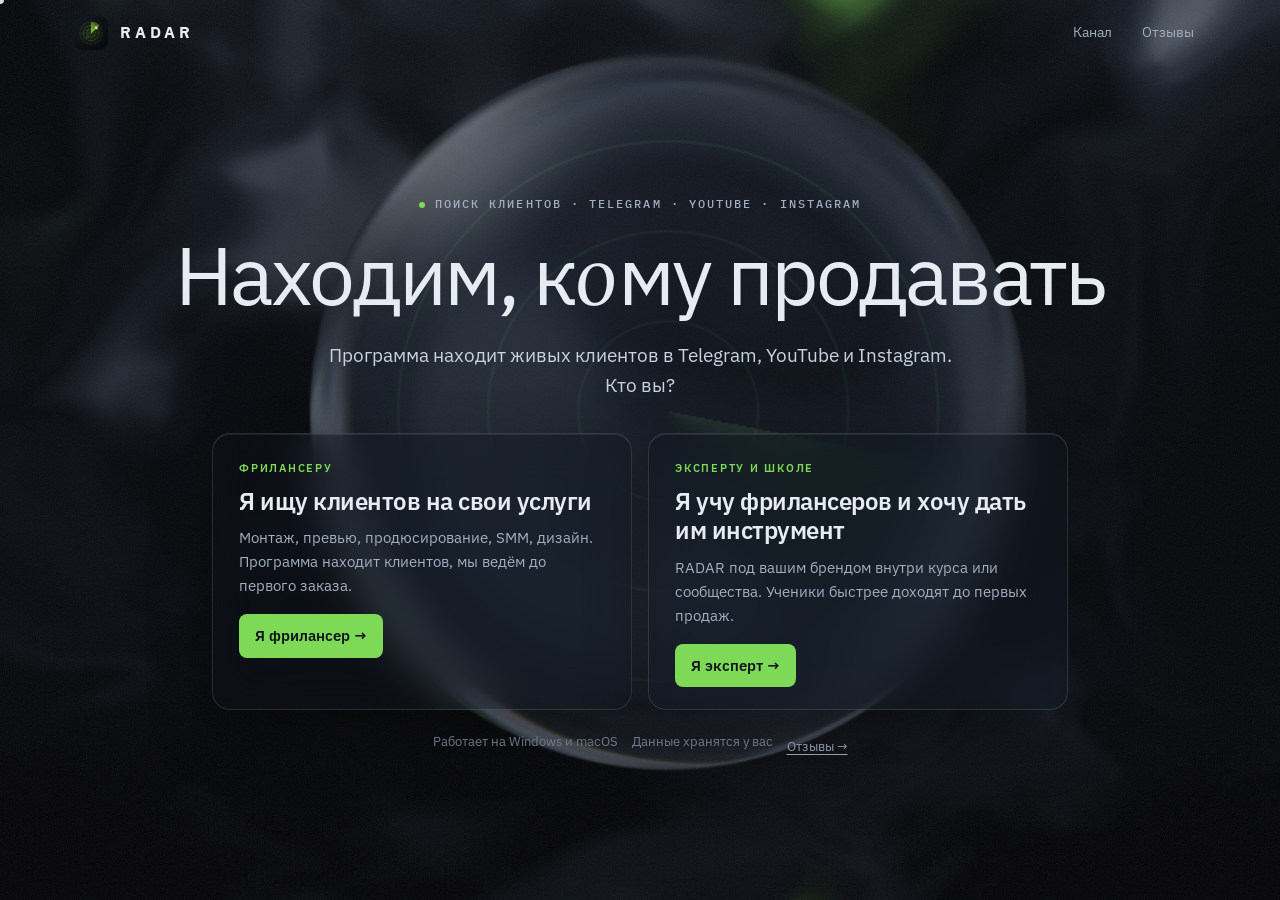
==== commit 5f157f36: "Preview: readability shade on role picker Co-Authored-By: Claude Opus 5.5 <noreply@anthropic.com> Cl" ====
--- a/v2/index.html
+++ b/v2/index.html
@@ -32,6 +32,7 @@
 .home{position:relative;min-height:100vh;min-height:100svh;overflow:hidden;background:#0B0F15;isolation:isolate;display:flex;flex-direction:column}
 .home canvas{position:absolute;inset:0;width:100%;height:100%;z-index:0}
 .home .hero-fallback{z-index:-1}
+.home .shade{position:absolute;inset:0;z-index:2;pointer-events:none;background:radial-gradient(70% 55% at 50% 45%,rgba(11,15,21,.5),rgba(11,15,21,.12) 70%,transparent)}
 .home.gl .hero-fallback{opacity:0}
 .home-in{position:relative;z-index:3;flex:1;display:flex;flex-direction:column;justify-content:center;align-items:center;text-align:center;gap:22px;padding:calc(88px + env(safe-area-inset-top,0px)) max(16px,env(safe-area-inset-left,0px)) calc(28px + env(safe-area-inset-bottom,0px))}
 .home .eyebrow{font:500 11.5px var(--mono);letter-spacing:.18em;text-transform:uppercase;color:var(--muted)}
@@ -69,6 +70,7 @@
   <div class="hero-fallback" aria-hidden="true"></div>
   <canvas id="liquid" aria-hidden="true"></canvas>
   <div class="grain" aria-hidden="true"></div>
+  <div class="shade" aria-hidden="true"></div>
   <div class="home-in">
     <div class="eyebrow"><span class="live-dot"></span>Поиск клиентов · Telegram · YouTube · Instagram</div>
     <h1>Находим, к<span class="acc">о</span>му продавать</h1>
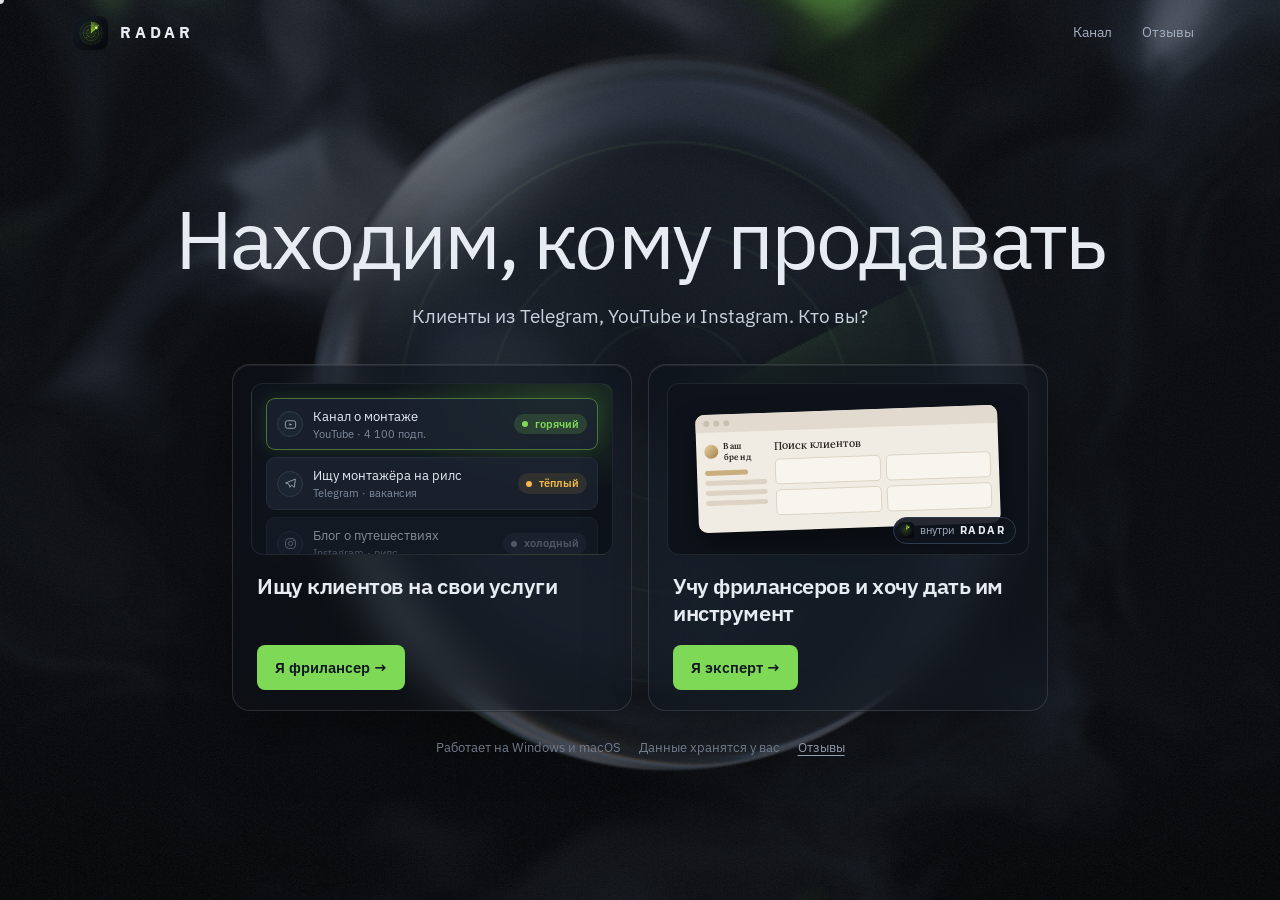
==== commit 08b8c8d1: "Preview: lighter role picker with card visuals Co-Authored-By: Claude Opus 5.5 <noreply@anthropic.co" ====
--- a/v2/index.html
+++ b/v2/index.html
@@ -34,35 +34,65 @@
 .home .hero-fallback{z-index:-1}
 .home .shade{position:absolute;inset:0;z-index:2;pointer-events:none;background:radial-gradient(70% 55% at 50% 45%,rgba(11,15,21,.5),rgba(11,15,21,.12) 70%,transparent)}
 .home.gl .hero-fallback{opacity:0}
-.home-in{position:relative;z-index:3;flex:1;display:flex;flex-direction:column;justify-content:center;align-items:center;text-align:center;gap:22px;padding:calc(88px + env(safe-area-inset-top,0px)) max(16px,env(safe-area-inset-left,0px)) calc(28px + env(safe-area-inset-bottom,0px))}
-.home .eyebrow{font:500 11.5px var(--mono);letter-spacing:.18em;text-transform:uppercase;color:var(--muted)}
+.home-in{position:relative;z-index:3;flex:1;display:flex;flex-direction:column;justify-content:center;align-items:center;text-align:center;gap:20px;padding:calc(88px + env(safe-area-inset-top,0px)) max(16px,env(safe-area-inset-left,0px)) calc(28px + env(safe-area-inset-bottom,0px))}
 .home h1{font-size:clamp(42px,6.4vw,96px);line-height:1.02;font-weight:400;letter-spacing:-.035em}
-.home .sub{font-size:clamp(16px,1.6vw,19px);color:#C9D2DF;max-width:34em}
-.roles2{display:grid;grid-template-columns:repeat(2,minmax(0,420px));gap:16px;margin-top:10px;text-align:left}
-.role{position:relative;display:flex;flex-direction:column;gap:10px;padding:26px 26px 22px;border-radius:18px;text-decoration:none;color:var(--text);background:rgba(15,20,28,.38);border:1px solid rgba(255,255,255,.12);backdrop-filter:blur(22px) saturate(1.3);-webkit-backdrop-filter:blur(22px) saturate(1.3);box-shadow:0 1px 0 rgba(255,255,255,.08) inset,0 24px 60px rgba(0,0,0,.35);transition:transform .6s var(--ease),box-shadow .5s var(--ease),border-color .5s var(--ease)}
+.home .sub{font-size:clamp(16px,1.6vw,19px);color:#C9D2DF;text-wrap:balance}
+.roles2{display:grid;grid-template-columns:repeat(2,minmax(0,400px));gap:16px;margin-top:12px;text-align:left}
+.role{position:relative;display:flex;flex-direction:column;gap:18px;padding:18px 18px 20px;border-radius:18px;text-decoration:none;color:var(--text);background:rgba(15,20,28,.42);border:1px solid rgba(255,255,255,.12);backdrop-filter:blur(22px) saturate(1.3);-webkit-backdrop-filter:blur(22px) saturate(1.3);box-shadow:0 1px 0 rgba(255,255,255,.08) inset,0 24px 60px rgba(0,0,0,.35);transition:transform .6s var(--ease),box-shadow .5s var(--ease),border-color .5s var(--ease)}
 .role:hover,.role:focus-visible{transform:translateY(-4px);border-color:rgba(126,217,87,.45);box-shadow:var(--glow),0 24px 60px rgba(0,0,0,.4)}
-.role .label{color:var(--signal)}
-.role b{font-size:clamp(20px,1.9vw,25px);font-weight:600;letter-spacing:-.02em;line-height:1.2}
-.role p{font-size:15px;color:var(--muted)}
-.role .go{margin-top:6px;display:inline-flex;align-items:center;gap:8px;align-self:flex-start;padding:10px 16px;border-radius:8px;background:var(--signal);color:var(--signal-ink);font-weight:600;font-size:14.5px;transition:transform .5s var(--ease)}
+.role b{font-size:clamp(19px,1.7vw,23px);font-weight:600;letter-spacing:-.02em;line-height:1.25;padding:0 6px}
+.role .go{margin:auto 6px 0;display:inline-flex;align-items:center;gap:8px;align-self:flex-start;padding:11px 18px;border-radius:8px;background:var(--signal);color:var(--signal-ink);font-weight:600;font-size:14.5px;transition:transform .5s var(--ease)}
 .role:hover .go{transform:translateX(4px)}
-.trust{font-size:13px;color:var(--dim);display:flex;flex-wrap:wrap;justify-content:center;gap:4px 14px}
-.trust a{color:var(--muted);text-underline-offset:3px;display:inline-flex;align-items:center;min-height:32px}
+/* мини-визуалы карточек */
+.vis{height:172px;border-radius:12px;overflow:hidden;position:relative;border:1px solid rgba(255,255,255,.08)}
+.vis-f{background:radial-gradient(80% 90% at 85% 10%,rgba(126,217,87,.16),transparent 60%),#0E131B;padding:14px;display:flex;flex-direction:column;gap:7px}
+.lr{display:grid;grid-template-columns:26px minmax(0,1fr) auto;gap:10px;align-items:center;padding:7px 10px;border-radius:9px;background:rgba(28,37,50,.75);border:1px solid var(--line)}
+.lr i{width:26px;height:26px;border-radius:50%;display:grid;place-items:center;background:var(--bg-3);border:1px solid var(--line-2);color:var(--muted)}
+.lr i svg{width:13px;height:13px}
+.lr span{font-size:12.5px;color:var(--text);white-space:nowrap;overflow:hidden;text-overflow:ellipsis}
+.lr small{display:block;font-size:10.5px;color:var(--dim)}
+.lr .pill{font-size:10.5px;padding:2px 8px;font-style:normal}
+.lr.hot{border-color:rgba(126,217,87,.45);box-shadow:0 0 18px rgba(126,217,87,.15)}
+.lr:nth-child(3){opacity:.55}
+.vis-e{background:#0E131B;display:grid;place-items:center}
+.win2{width:84%;height:118px;border-radius:9px;overflow:hidden;background:#F1ECE3;box-shadow:0 14px 30px rgba(0,0,0,.45);display:grid;grid-template-rows:18px 1fr;transform:rotate(-2deg)}
+.win2 .tb{background:#E2DACE;display:flex;align-items:center;gap:4px;padding:0 8px}
+.win2 .tb i{width:6px;height:6px;border-radius:50%;background:#C9BFAF}
+.win2 .bd{display:grid;grid-template-columns:62px 1fr;gap:8px;padding:8px}
+.win2 .sd{display:flex;flex-direction:column;gap:5px}
+.win2 .logo{display:flex;align-items:center;gap:5px;font:600 8.5px var(--serif);color:#26221E;letter-spacing:.04em;margin-bottom:3px}
+.win2 .logo em{width:14px;height:14px;border-radius:50%;background:linear-gradient(135deg,#E8D3A2,#A07D4A);flex:none}
+.win2 .ln{height:5px;border-radius:3px;background:#DCD3C5}
+.win2 .ln.g{background:#C9AE7F;width:70%}
+.win2 .mn{display:flex;flex-direction:column;gap:6px}
+.win2 .h{font:500 11px var(--serif);color:#26221E}
+.win2 .cards{display:grid;grid-template-columns:1fr 1fr;gap:5px}
+.win2 .cards div{height:26px;border-radius:5px;background:#F8F5EF;border:1px solid #DCD3C5}
+.brandtag{position:absolute;right:12px;bottom:10px;display:inline-flex;align-items:center;gap:6px;padding:4px 10px 4px 4px;border-radius:20px;background:rgba(15,20,28,.9);border:1px solid var(--line-2);font-size:10.5px;color:var(--muted)}
+.brandtag img{width:16px;height:16px;border-radius:4px}
+.brandtag b{font-size:10.5px;padding:0;color:var(--text);letter-spacing:1.5px;font-weight:700}
+.trust{font-size:13px;line-height:1;color:var(--dim);display:flex;flex-wrap:wrap;justify-content:center;align-items:center;gap:0 18px}
+.trust span,.trust a{display:inline-flex;align-items:center;min-height:32px}
+.trust a{color:var(--muted);text-decoration:underline;text-underline-offset:3px}
 body.leaving .home-in{opacity:0;transform:translateY(-8px);transition:opacity .28s ease,transform .28s ease}
-.home + footer{display:none}
 @media (max-width:760px){
   .roles2{grid-template-columns:1fr;width:100%;gap:10px;margin-top:4px}
-  .role{padding:16px 18px 16px;gap:4px;backdrop-filter:none;-webkit-backdrop-filter:none;background:rgba(15,20,28,.72)}
-  .role p{font-size:13.5px;line-height:1.45}
-  .role b{font-size:18px}
-  .role .go{display:none}
-  .role b::after{content:" →";color:var(--signal)}
-  .home-in{gap:14px;justify-content:flex-start;padding-top:calc(80px + env(safe-area-inset-top,0px))}
+  .role{display:grid;grid-template-columns:112px minmax(0,1fr);grid-template-rows:auto auto;column-gap:14px;row-gap:10px;padding:10px;backdrop-filter:none;-webkit-backdrop-filter:none;background:rgba(15,20,28,.74)}
+  .vis{grid-row:1/3;height:auto;min-height:96px}
+  .vis-f{padding:7px;gap:4px}
+  .lr{grid-template-columns:minmax(0,1fr);padding:5px 6px;gap:0}
+  .lr i,.lr .pill,.lr small{display:none}
+  .lr span{font-size:10px}
+  .win2{height:80px;width:90%}
+  .win2 .bd{grid-template-columns:30px 1fr;padding:5px;gap:5px}
+  .win2 .logo{font-size:0}.win2 .h{font-size:8px}
+  .brandtag{display:none}
+  .role b{font-size:17px;padding:4px 0 0;align-self:end}
+  .role .go{margin:0;align-self:start;padding:9px 14px;font-size:13.5px}
+  .home-in{gap:14px;justify-content:flex-start;padding-top:calc(84px + env(safe-area-inset-top,0px))}
   .home h1{font-size:clamp(34px,10vw,46px)}
   .home .sub{font-size:15px}
-  .home .eyebrow{font-size:10px;letter-spacing:.12em}
 }
-@media (max-width:420px){.home .eyebrow{font-size:9px;letter-spacing:.06em}}
 @media (max-width:760px) and (min-height:760px){.home-in{justify-content:center}}
 </style>
 <main id="top">
@@ -72,24 +102,31 @@
   <div class="grain" aria-hidden="true"></div>
   <div class="shade" aria-hidden="true"></div>
   <div class="home-in">
-    <div class="eyebrow"><span class="live-dot"></span>Поиск клиентов · Telegram · YouTube · Instagram</div>
     <h1>Находим, к<span class="acc">о</span>му продавать</h1>
-    <p class="sub">Программа находит живых клиентов в Telegram, YouTube и Instagram. Кто вы?</p>
+    <p class="sub">Клиенты из Telegram, YouTube и Instagram. Кто вы?</p>
     <div class="roles2">
       <a class="role" href="freelance/" data-keep data-role="freelance" id="roleF">
-        <span class="label">Фрилансеру</span>
-        <b>Я ищу клиентов на свои услуги</b>
-        <p>Монтаж, превью, продюсирование, SMM, дизайн. Программа находит клиентов, мы ведём до первого заказа.</p>
+        <div class="vis vis-f" aria-hidden="true">
+          <div class="lr hot"><i><svg viewBox="0 0 24 24" fill="none" aria-hidden="true"><rect x="2.5" y="5" width="19" height="14" rx="4" stroke="currentColor" stroke-width="1.6"/><path d="m10 9.5 5 2.5-5 2.5v-5Z" fill="currentColor"/></svg></i><span>Канал о монтаже<small>YouTube · 4 100 подп.</small></span><em class="pill hot">горячий</em></div>
+          <div class="lr"><i><svg viewBox="0 0 24 24" fill="none" aria-hidden="true"><path d="M21 4 3 11l6 2 2 6 3-4 5 4 2-15Z" stroke="currentColor" stroke-width="1.6" stroke-linejoin="round"/></svg></i><span>Ищу монтажёра на рилс<small>Telegram · вакансия</small></span><em class="pill warm">тёплый</em></div>
+          <div class="lr"><i><svg viewBox="0 0 24 24" fill="none" aria-hidden="true"><rect x="3" y="3" width="18" height="18" rx="5.5" stroke="currentColor" stroke-width="1.6"/><circle cx="12" cy="12" r="4" stroke="currentColor" stroke-width="1.6"/><circle cx="17.2" cy="6.8" r="1.1" fill="currentColor"/></svg></i><span>Блог о путешествиях<small>Instagram · рилс</small></span><em class="pill cold">холодный</em></div>
+        </div>
+        <b>Ищу клиентов на свои услуги</b>
         <span class="go">Я фрилансер →</span>
       </a>
       <a class="role" href="experts/" data-keep data-role="experts" id="roleE">
-        <span class="label">Эксперту и школе</span>
-        <b>Я учу фрилансеров и хочу дать им инструмент</b>
-        <p>RADAR под вашим брендом внутри курса или сообщества. Ученики быстрее доходят до первых продаж.</p>
+        <div class="vis vis-e" aria-hidden="true">
+          <div class="win2"><div class="tb"><i></i><i></i><i></i></div>
+            <div class="bd"><div class="sd"><span class="logo"><em></em>Ваш бренд</span><span class="ln g"></span><span class="ln"></span><span class="ln"></span><span class="ln"></span></div>
+            <div class="mn"><span class="h">Поиск клиентов</span><div class="cards"><div></div><div></div><div></div><div></div></div></div></div>
+          </div>
+          <span class="brandtag"><img src="img/radar-icon.webp" alt="" width="16" height="16">внутри <b>RADAR</b></span>
+        </div>
+        <b>Учу фрилансеров и хочу дать им инструмент</b>
         <span class="go">Я эксперт →</span>
       </a>
     </div>
-    <p class="trust"><span>Работает на Windows и macOS</span><span>Данные хранятся у вас</span><a href="https://t.me/radarreview" target="_blank" rel="noopener">Отзывы →</a></p>
+    <p class="trust"><span>Работает на Windows и macOS</span><span>Данные хранятся у вас</span><a href="https://t.me/radarreview" target="_blank" rel="noopener">Отзывы</a></p>
   </div>
 </section>
 </main>
--- a/v2/common.css
+++ b/v2/common.css
@@ -62,7 +62,7 @@
 .nav-links{display:flex;gap:24px;margin-left:auto;font-size:11.5px;letter-spacing:.14em;text-transform:uppercase;color:var(--muted)}
 .nav-links a{text-decoration:none;transition:color .15s}
 .nav-links a:hover{color:var(--text)}
-.nav .btn{padding:10px 16px;font-size:13.5px}
+.nav .btn{padding:10px 16px;font-size:13.5px;white-space:nowrap;flex:none}
 .nav-quiet{margin-left:auto;display:flex;gap:6px}
 .nav-quiet a{display:inline-flex;align-items:center;min-height:44px;padding:0 12px;font-size:13.5px;color:var(--muted);text-decoration:none}
 .nav-quiet a:hover{color:var(--text)}
